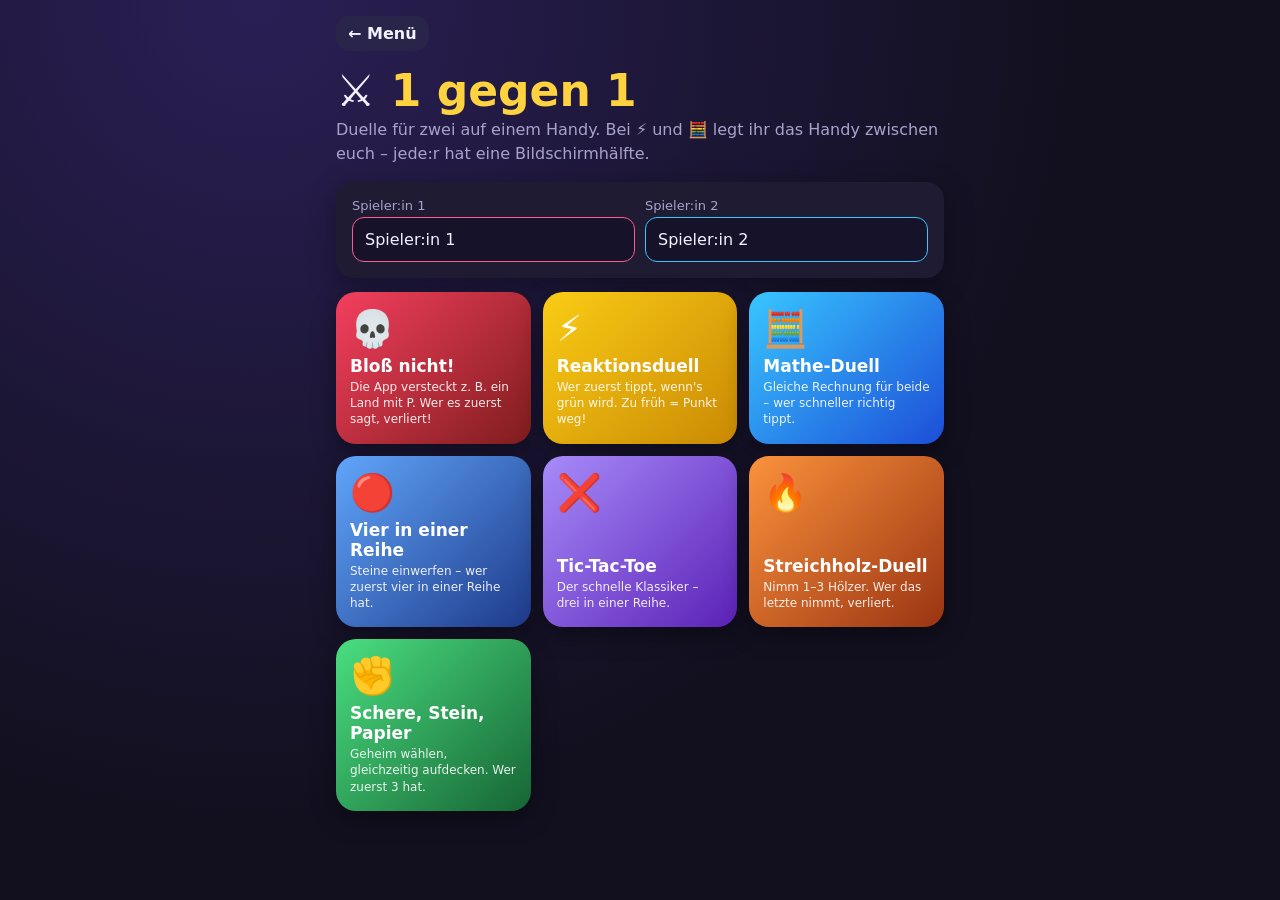
==== duo/index.html @ fb5de66e "1-gegen-1-Bereich mit 7 Duellen (u. a. Bloß nicht!), Meme- und Flop-Fußballer im Bietduell Co-Author" ====
<!doctype html>
<html lang="de">
<head>
<meta charset="utf-8">
<meta name="viewport" content="width=device-width, initial-scale=1, viewport-fit=cover, user-scalable=no">
<title>1 gegen 1</title>
<link rel="manifest" href="../manifest.webmanifest">
<meta name="theme-color" content="#12101f">
<link rel="icon" type="image/png" href="../icon-192.png">
<link rel="apple-touch-icon" href="../apple-touch-icon.png">
<meta name="apple-mobile-web-app-capable" content="yes">
<meta name="mobile-web-app-capable" content="yes">
<meta name="apple-mobile-web-app-status-bar-style" content="black-translucent">
<style>
:root{--bg:#12101f;--card:#1e1b33;--card2:#29254a;--txt:#f3f1ff;--mut:#a9a3cc;--gold:#ffd23f;--p1:#ff5d8f;--p2:#38c6ff;--ok:#4ade80;--bad:#f87171;color-scheme:dark}
*{box-sizing:border-box}
html,body{background:var(--bg)}
body{margin:0;background:radial-gradient(circle at 20% 0%,#2a1f55,var(--bg) 60%);color:var(--txt);font-family:system-ui,Segoe UI,Roboto,sans-serif;min-height:100vh;-webkit-tap-highlight-color:transparent;-webkit-user-select:none;user-select:none;touch-action:manipulation}
button{font:inherit;cursor:pointer;border:0;border-radius:14px;padding:12px 16px;background:var(--card2);color:var(--txt);font-weight:700;transition:transform .08s,filter .15s}
button:active:not(:disabled){transform:scale(.96)}
button:disabled{opacity:.35}
button:focus-visible,input:focus-visible{outline:3px solid var(--gold);outline-offset:2px}
input{font:inherit;padding:12px;border-radius:12px;border:1px solid #3c3766;background:#151229;color:var(--txt);width:100%;-webkit-user-select:text;user-select:text}
.wrap{max-width:640px;margin:0 auto;padding:max(16px,env(safe-area-inset-top)) max(16px,env(safe-area-inset-right)) max(24px,env(safe-area-inset-bottom)) max(16px,env(safe-area-inset-left))}
.top{display:flex;align-items:center;gap:10px;margin-bottom:14px}
.top h1{flex:1;margin:0;font-size:22px}
.back{padding:8px 12px}
h1.big{font-size:clamp(30px,8vw,44px);margin:6px 0 2px}
h1 span{color:var(--gold)}
.sub{color:var(--mut);margin:0 0 16px;line-height:1.5}
.box{background:var(--card);border-radius:18px;padding:16px;box-shadow:0 8px 30px #0005;margin-bottom:14px}
.names{display:grid;grid-template-columns:1fr 1fr;gap:10px}
.names label{font-size:13px;color:var(--mut);display:block;margin-bottom:4px}
#n1{border-color:var(--p1)}#n2{border-color:var(--p2)}
.games{display:grid;grid-template-columns:repeat(auto-fill,minmax(150px,1fr));gap:12px}
.tile{text-align:left;padding:16px 14px;border-radius:20px;min-height:124px;display:flex;flex-direction:column;justify-content:space-between;color:#fff;box-shadow:0 8px 24px #0006}
.tile .e{font-size:36px}.tile b{font-size:17px;display:block;margin-top:6px}
.tile small{font-weight:500;opacity:.9;font-size:12px;line-height:1.35;display:block;margin-top:3px}
.stage{display:flex;flex-direction:column;gap:14px;text-align:center}
.sc{display:flex;justify-content:center;gap:10px;align-items:center;font-weight:800;font-size:20px}
.sc .a{color:var(--p1)}.sc .b{color:var(--p2)}
.turn{font-size:22px;font-weight:800}.turn.p0{color:var(--p1)}.turn.p1{color:var(--p2)}
.note{color:var(--mut);font-size:14px;line-height:1.5}
.go{width:100%;font-size:20px;padding:16px;background:linear-gradient(135deg,var(--gold),#ff9f1c);color:#241a00}
.alt{width:100%}
.hand{font-size:22px;line-height:1.4}.hand b{display:block;font-size:30px}
.card{border-radius:24px;padding:24px 18px;box-shadow:0 14px 40px #0008;color:#fff}
.card .k{font-size:13px;letter-spacing:.08em;text-transform:uppercase;opacity:.85;font-weight:700}
.card .t{font-size:clamp(24px,7vw,34px);font-weight:900;margin-top:6px}
.chips{display:flex;flex-wrap:wrap;gap:8px;justify-content:center}
.chips button{padding:10px 12px;font-size:15px}
.chips button.used{opacity:.25;text-decoration:line-through}
.chips button.bomb{background:var(--bad);color:#fff;opacity:1;text-decoration:none}
.pick{display:flex;flex-wrap:wrap;gap:8px}
.pick button{padding:8px 12px;font-size:14px}
/* geteilter Bildschirm: obere Hälfte gedreht, damit man sich gegenüber sitzen kann */
.split{position:fixed;inset:0;display:grid;grid-template-rows:1fr auto 1fr;z-index:5;background:var(--bg)}
.half{display:flex;flex-direction:column;align-items:center;justify-content:center;gap:12px;padding:16px;text-align:center;transition:background .15s}
.half.top{transform:rotate(180deg)}
.half.p0{background:#3a1430}.half.p1{background:#10304a}
.half .big{font-size:clamp(28px,9vw,48px);font-weight:900}
.half .pts{font-size:16px;font-weight:700;opacity:.85}
.mid{display:flex;justify-content:center;gap:10px;padding:6px;background:#0d0b1a}
.mid button{padding:8px 14px;font-size:14px}
.green .half{background:#15803d!important}
.opts{display:grid;grid-template-columns:repeat(3,1fr);gap:10px;width:100%;max-width:420px}
.opts button{font-size:26px;padding:16px 0}
.board{display:grid;gap:6px;margin:0 auto;width:100%;max-width:420px}
.c4{grid-template-columns:repeat(7,1fr);background:#1d3fa8;padding:8px;border-radius:16px}
.c4 .cell{aspect-ratio:1;border-radius:50%;background:#0d0b1a;padding:0}
.c4 .cell.p0{background:var(--p1)}.c4 .cell.p1{background:var(--p2)}.c4 .cell.win{outline:4px solid var(--gold)}
.ttt{grid-template-columns:repeat(3,1fr);max-width:320px}
.ttt .cell{aspect-ratio:1;font-size:56px;font-weight:900;padding:0;background:var(--card)}
.ttt .cell.p0{color:var(--p1)}.ttt .cell.p1{color:var(--p2)}.ttt .cell.win{background:#3a3263}
.sticks{display:flex;flex-wrap:wrap;gap:8px;justify-content:center;min-height:90px;padding:8px}
.stick{width:10px;height:70px;border-radius:5px;background:linear-gradient(#ef4444 0 14px,#e8c08a 14px)}
.take{display:grid;grid-template-columns:repeat(3,1fr);gap:10px}
.take button{font-size:22px;padding:16px 0}
.rps{display:grid;grid-template-columns:repeat(3,1fr);gap:10px}
.rps button{font-size:52px;padding:18px 0}
.hidden{display:none!important}
@keyframes pop{0%{transform:scale(.4);opacity:0}70%{transform:scale(1.15)}100%{transform:scale(1)}}
.pop{animation:pop .4s ease-out}
</style>
</head>
<body>
<div class="wrap" id="app"></div>
<script src="lists.js"></script>
<script>
"use strict";
const $ = s => document.querySelector(s);
const esc = s => String(s).replace(/[&<>"']/g, c => ({ "&": "&amp;", "<": "&lt;", ">": "&gt;", '"': "&quot;", "'": "&#39;" }[c]));
const shuffle = a => { a = a.slice(); for (let i = a.length - 1; i > 0; i--) { const j = Math.floor(Math.random() * (i + 1)); [a[i], a[j]] = [a[j], a[i]]; } return a; };
const rnd = a => a[Math.floor(Math.random() * a.length)];
const store = { get(k, d) { try { const v = localStorage.getItem("pz_" + k); return v == null ? d : JSON.parse(v); } catch { return d; } },
  set(k, v) { try { localStorage.setItem("pz_" + k, JSON.stringify(v)); } catch {} } };
const view = html => { $("#app").innerHTML = html; window.scrollTo(0, 0); };
const vib = p => { try { navigator.vibrate && navigator.vibrate(p); } catch {} };
let ac; function beep(f = 880, d = .07, v = .15) { try { ac = ac || new (window.AudioContext || window.webkitAudioContext)();
  const o = ac.createOscillator(), g = ac.createGain(); o.type = "square"; o.frequency.value = f; g.gain.setValueAtTime(v, ac.currentTime);
  g.gain.exponentialRampToValueAtTime(.001, ac.currentTime + d); o.connect(g); g.connect(ac.destination); o.start(); o.stop(ac.currentTime + d); } catch {} }
let names = store.get("duo", ["Spieler:in 1", "Spieler:in 2"]);
let S = {}, timers = [];
const stop = () => { timers.forEach(clearTimeout); timers = []; };
const later = (f, ms) => timers.push(setTimeout(f, ms));
const nm = i => `<span style="color:var(--p${i + 1})">${esc(names[i])}</span>`;
const score = () => `<div class="sc"><span class="a">${esc(names[0])} ${S.sc[0]}</span><span>:</span><span class="b">${S.sc[1]} ${esc(names[1])}</span></div>`;
const bar = t => `<div class="top"><button class="back" onclick="quit()">✕</button><h1>${t}</h1></div>`;
function quit() { stop(); home(); }

const GAMES = [
  { id: "blos", n: "Bloß nicht!", e: "💀", col: "#f43f5e,#7f1d1d", d: "Die App versteckt z. B. ein Land mit P. Wer es zuerst sagt, verliert!" },
  { id: "reakt", n: "Reaktionsduell", e: "⚡", col: "#facc15,#ca8a04", d: "Wer zuerst tippt, wenn's grün wird. Zu früh = Punkt weg!" },
  { id: "mathe", n: "Mathe-Duell", e: "🧮", col: "#38c6ff,#1d4ed8", d: "Gleiche Rechnung für beide – wer schneller richtig tippt." },
  { id: "vier", n: "Vier in einer Reihe", e: "🔴", col: "#60a5fa,#1e3a8a", d: "Steine einwerfen – wer zuerst vier in einer Reihe hat." },
  { id: "ttt", n: "Tic-Tac-Toe", e: "❌", col: "#a78bfa,#5b21b6", d: "Der schnelle Klassiker – drei in einer Reihe." },
  { id: "nim", n: "Streichholz-Duell", e: "🔥", col: "#fb923c,#9a3412", d: "Nimm 1–3 Hölzer. Wer das letzte nimmt, verliert." },
  { id: "ssp", n: "Schere, Stein, Papier", e: "✊", col: "#4ade80,#166534", d: "Geheim wählen, gleichzeitig aufdecken. Wer zuerst 3 hat." },
];
const game = id => GAMES.find(g => g.id === id);

function home() {
  stop(); S = {};
  view(`<div class="top"><button class="back" onclick="location.href='../'">← Menü</button><h1></h1></div>
  <h1 class="big">⚔️ <span>1 gegen 1</span></h1>
  <p class="sub">Duelle für zwei auf einem Handy. Bei ⚡ und 🧮 legt ihr das Handy zwischen euch – jede:r hat eine Bildschirmhälfte.</p>
  <div class="box names"><div><label for="n1">Spieler:in 1</label><input id="n1" maxlength="14" value="${esc(names[0])}" onchange="saveNames()"></div>
    <div><label for="n2">Spieler:in 2</label><input id="n2" maxlength="14" value="${esc(names[1])}" onchange="saveNames()"></div></div>
  <div class="games">${GAMES.map(g => `<button class="tile" style="background:linear-gradient(135deg,${g.col})" onclick="start('${g.id}')"><span class="e">${g.e}</span><span><b>${g.n}</b><small>${g.d}</small></span></button>`).join("")}</div>`);
}
function saveNames() { if (!$("#n1")) return; names = [$("#n1").value.trim() || "Spieler:in 1", $("#n2").value.trim() || "Spieler:in 2"]; store.set("duo", names); }
function start(id) { saveNames(); S = { id, sc: [0, 0], first: 0 }; ({ blos: blosSetup, reakt: reaktStart, mathe: matheStart, vier: vierNew, ttt: tttNew, nim: nimNew, ssp: sspRound })[id](); }

/* ===== Bloß nicht! ===== */
function blosSetup() {
  view(`${bar("💀 Bloß nicht!")}<div class="stage">
    <p class="note">Die App sucht sich heimlich <b>einen</b> Begriff aus der Kategorie aus. Ihr nennt abwechselnd einen passenden Begriff und tippt ihn an. Wer den geheimen Begriff erwischt, hat verloren!</p>
    <button class="go" onclick="blosRound(rnd(BLOS))">🎲 Zufällige Kategorie</button>
    <div class="pick">${BLOS.map((c, i) => `<button onclick="blosRound(BLOS[${i}])">${c.e} ${esc(c.n)}</button>`).join("")}</div></div>`);
}
function blosRound(cat) {
  S.cat = cat; S.secret = rnd(cat.items); S.used = new Set(); S.turn = S.first; S.first = 1 - S.first; blosView();
}
function blosView(boom) {
  const c = S.cat, left = c.items.length - S.used.size;
  view(`${bar("💀 Bloß nicht!")}<div class="stage">${score()}
    <div class="card" style="background:linear-gradient(135deg,#f43f5e,#7f1d1d)"><div class="k">Kategorie</div><div class="t">${c.e} ${esc(c.n)}</div></div>
    ${boom ? `<div class="hand pop">💥 ${nm(S.turn)} hat <b>${esc(S.secret)}</b> erwischt!</div>
      <button class="go" onclick="blosRound(S.cat)">Nochmal gleiche Kategorie</button><button class="alt" onclick="blosSetup()">Andere Kategorie</button>`
    : `<div class="turn p${S.turn}">${esc(names[S.turn])} ist dran</div><p class="note">Sag einen Begriff laut und tipp ihn an. Noch ${left} übrig – einer davon ist die Falle.</p>`}
    <div class="chips">${c.items.map((w, i) => `<button class="${S.used.has(w) ? "used" : ""}${boom && w === S.secret ? " bomb" : ""}" ${boom || S.used.has(w) ? "disabled" : ""} onclick="blosTap(${i})">${esc(w)}</button>`).join("")}</div></div>`);
}
function blosTap(i) {
  const w = S.cat.items[i];
  if (w === S.secret) { S.sc[1 - S.turn]++; vib([300, 80, 300]); beep(140, .5, .25); return blosView(true); }
  S.used.add(w); beep(900, .05); S.turn = 1 - S.turn; blosView();
}

/* ===== geteilter Bildschirm ===== */
function split(top, bottom, midHtml = "") {
  view(`<div class="split" id="sp"><div class="half top p0" id="h0">${top}</div><div class="mid">${midHtml}<button onclick="quit()">✕ Beenden</button></div><div class="half p1" id="h1">${bottom}</div></div>`);
}
const GOAL = 5;

/* ===== Reaktionsduell ===== */
function reaktStart() { S.r = 0; reaktReady(); }
function reaktReady(msg = ["", ""]) {
  stop();
  if (Math.max(...S.sc) >= GOAL) return duoWin("reaktStart()");
  const half = i => `<div class="big">${msg[i] || "Daumen bereit!"}</div><div class="pts">${esc(names[i])}: ${S.sc[i]} / ${GOAL}</div><div class="note">Tippen, sobald es GRÜN wird</div>`;
  split(half(0), half(1));
  S.state = "wait";
  ["h0", "h1"].forEach((id, i) => $("#" + id).onpointerdown = () => reaktTap(i));
  later(() => { if (S.state !== "wait") return; S.state = "go"; $("#sp").classList.add("green"); document.querySelectorAll(".half .big").forEach(b => b.textContent = "JETZT!"); beep(1200, .12); },
    1500 + Math.random() * 3500);
}
function reaktTap(i) {
  if (S.state === "wait") { S.state = "done"; S.sc[1 - i]++; vib(200); later(() => reaktReady(i ? ["Glück gehabt 😏", "Zu früh! ❌"] : ["Zu früh! ❌", "Glück gehabt 😏"]), 50); }
  else if (S.state === "go") { S.state = "done"; S.sc[i]++; beep(1500, .1); later(() => reaktReady(i ? ["Zu langsam 🐢", "Punkt! ⚡"] : ["Punkt! ⚡", "Zu langsam 🐢"]), 50); }
}

/* ===== Mathe-Duell ===== */
function matheStart() { S.lock = [false, false]; matheTask(); }
function makeTask() {
  const k = Math.floor(Math.random() * 4); let a, b, r, op;
  if (k === 0) { a = 5 + Math.floor(Math.random() * 60); b = 5 + Math.floor(Math.random() * 40); r = a + b; op = "+"; }
  if (k === 1) { a = 20 + Math.floor(Math.random() * 70); b = 2 + Math.floor(Math.random() * (a - 2)); r = a - b; op = "−"; }
  if (k === 2) { a = 2 + Math.floor(Math.random() * 11); b = 2 + Math.floor(Math.random() * 11); r = a * b; op = "×"; }
  if (k === 3) { b = 2 + Math.floor(Math.random() * 10); r = 2 + Math.floor(Math.random() * 11); a = b * r; op = "÷"; }
  const wrong = new Set(); while (wrong.size < 2) { const d = rnd([-10, -2, -1, 1, 2, 10, 3, -3]); if (r + d > 0 && r + d !== r) wrong.add(r + d); }
  return { q: `${a} ${op} ${b}`, r, o: [r, ...wrong] };
}
function matheTask(msg = ["", ""]) {
  if (Math.max(...S.sc) >= 7) return duoWin("matheStart()", 7);
  S.t = makeTask(); S.lock = [false, false]; S.state = "go";
  const half = i => `<div class="pts">${esc(names[i])}: ${S.sc[i]} / 7 ${msg[i] || ""}</div><div class="big">${S.t.q} = ?</div>
    <div class="opts">${shuffle(S.t.o).map(v => `<button onpointerdown="matheTap(${i},${v},this)">${v}</button>`).join("")}</div>`;
  split(half(0), half(1));
}
function matheTap(i, v, el) {
  if (S.state !== "go" || S.lock[i]) return;
  if (v === S.t.r) { S.state = "done"; S.sc[i]++; beep(1300, .08); el.style.background = "var(--ok)"; later(() => matheTask(i ? ["", "✅"] : ["✅", ""]), 450); }
  else { S.lock[i] = true; el.style.background = "var(--bad)"; beep(200, .15); vib(120);
    if (S.lock[0] && S.lock[1]) { S.state = "done"; later(() => matheTask(), 600); } }
}

function duoWin(again, goal = GOAL) {
  stop(); const w = S.sc[0] > S.sc[1] ? 0 : 1;
  view(`${bar(game(S.id).e + " " + game(S.id).n)}<div class="stage"><div style="font-size:80px" class="pop">🏆</div>
    <div class="hand">${nm(w)} gewinnt!</div>${score()}
    <button class="go" onclick="S.sc=[0,0];${again}">Revanche</button><button class="alt" onclick="home()">Anderes Duell</button></div>`);
}

/* ===== Vier in einer Reihe ===== */
function vierNew() { S.b = Array.from({ length: 6 }, () => Array(7).fill(-1)); S.turn = S.first; S.first = 1 - S.first; S.over = false; S.win = []; vierView(); }
function vierView(msg) {
  view(`${bar("🔴 Vier in einer Reihe")}<div class="stage">${score()}
    <div class="turn p${S.turn}">${msg || esc(names[S.turn]) + " ist dran " + (S.turn ? "🔵" : "🔴")}</div>
    <div class="board c4">${S.b.map((row, r) => row.map((v, c) => `<button class="cell ${v >= 0 ? "p" + v : ""} ${S.win.some(([a, b]) => a === r && b === c) ? "win" : ""}" aria-label="Spalte ${c + 1}" onclick="vierDrop(${c})"></button>`).join("")).join("")}</div>
    ${S.over ? `<button class="go" onclick="vierNew()">Nächste Runde</button>` : `<p class="note">Tipp in eine Spalte, um einen Stein einzuwerfen.</p>`}</div>`);
}
function vierDrop(c) {
  if (S.over) return; let r = 5; while (r >= 0 && S.b[r][c] >= 0) r--; if (r < 0) return;
  S.b[r][c] = S.turn; beep(500 + r * 60, .05);
  const line = vierCheck(r, c);
  if (line) { S.over = true; S.win = line; S.sc[S.turn]++; vib(200); return vierView("🏆 " + esc(names[S.turn]) + " gewinnt die Runde!"); }
  if (S.b[0].every(v => v >= 0)) { S.over = true; return vierView("Unentschieden – Brett voll!"); }
  S.turn = 1 - S.turn; vierView();
}
function vierCheck(r, c) {
  const p = S.b[r][c];
  for (const [dr, dc] of [[0, 1], [1, 0], [1, 1], [1, -1]]) {
    const cells = [[r, c]];
    for (const s of [1, -1]) { let rr = r + dr * s, cc = c + dc * s; while (rr >= 0 && rr < 6 && cc >= 0 && cc < 7 && S.b[rr][cc] === p) { cells.push([rr, cc]); rr += dr * s; cc += dc * s; } }
    if (cells.length >= 4) return cells;
  }
  return null;
}

/* ===== Tic-Tac-Toe ===== */
function tttNew() { S.b = Array(9).fill(-1); S.turn = S.first; S.first = 1 - S.first; S.over = false; S.win = []; tttView(); }
const SYM = ["✕", "◯"];
function tttView(msg) {
  view(`${bar("❌ Tic-Tac-Toe")}<div class="stage">${score()}
    <div class="turn p${S.turn}">${msg || esc(names[S.turn]) + " (" + SYM[S.turn] + ") ist dran"}</div>
    <div class="board ttt">${S.b.map((v, i) => `<button class="cell ${v >= 0 ? "p" + v : ""} ${S.win.includes(i) ? "win" : ""}" aria-label="Feld ${i + 1}" onclick="tttSet(${i})">${v >= 0 ? SYM[v] : ""}</button>`).join("")}</div>
    ${S.over ? `<button class="go" onclick="tttNew()">Nächste Runde</button>` : ""}</div>`);
}
function tttSet(i) {
  if (S.over || S.b[i] >= 0) return; S.b[i] = S.turn; beep(700, .05);
  for (const l of [[0, 1, 2], [3, 4, 5], [6, 7, 8], [0, 3, 6], [1, 4, 7], [2, 5, 8], [0, 4, 8], [2, 4, 6]])
    if (l.every(k => S.b[k] === S.turn)) { S.over = true; S.win = l; S.sc[S.turn]++; return tttView("🏆 " + esc(names[S.turn]) + " gewinnt die Runde!"); }
  if (S.b.every(v => v >= 0)) { S.over = true; return tttView("Unentschieden!"); }
  S.turn = 1 - S.turn; tttView();
}

/* ===== Streichholz-Duell ===== */
function nimNew() { S.n = 21; S.turn = S.first; S.first = 1 - S.first; S.over = false; nimView(); }
function nimView(msg) {
  view(`${bar("🔥 Streichholz-Duell")}<div class="stage">${score()}
    <div class="turn p${S.turn}">${msg || esc(names[S.turn]) + " ist dran"}</div>
    <div class="box"><div class="sticks">${'<div class="stick"></div>'.repeat(S.n)}</div><div class="note">${S.n} Hölzer übrig</div></div>
    ${S.over ? `<button class="go" onclick="nimNew()">Nächste Runde</button>` : `<div class="take">${[1, 2, 3].map(k => `<button ${k > S.n ? "disabled" : ""} onclick="nimTake(${k})">−${k}</button>`).join("")}</div>
    <p class="note">Wer das letzte Holz nehmen muss, verliert. Tipp: Es gibt einen Trick, mit dem man fast immer gewinnt …</p>`}</div>`);
}
function nimTake(k) {
  S.n -= k; beep(600, .05);
  if (S.n <= 0) { S.over = true; S.sc[1 - S.turn]++; vib(200); return nimView("🔥 " + esc(names[S.turn]) + " hat das letzte Holz – " + esc(names[1 - S.turn]) + " gewinnt!"); }
  S.turn = 1 - S.turn; nimView();
}

/* ===== Schere, Stein, Papier ===== */
const RPS = ["✌️", "✊", "✋"], RPSN = ["Schere", "Stein", "Papier"];
function sspRound() {
  if (Math.max(...S.sc) >= 3) return duoWin("sspRound()", 3);
  S.pick = []; sspAsk(0);
}
function sspAsk(i) {
  view(`${bar("✊ Schere, Stein, Papier")}<div class="stage">${score()}
    <div class="hand">📱 Nur ${nm(i)} schaut!<b>Wähl geheim:</b></div>
    <div class="rps">${RPS.map((e, k) => `<button aria-label="${RPSN[k]}" onclick="sspPick(${i},${k})">${e}</button>`).join("")}</div>
    <p class="note">Danach das Handy an ${esc(names[1 - i])} geben.</p></div>`);
}
function sspPick(i, k) {
  S.pick[i] = k; beep(800, .04);
  if (i === 0) return view(`${bar("✊ Schere, Stein, Papier")}<div class="stage"><div class="hand">✅ Gespeichert!<br>Gib das Handy an<b>${nm(1)}</b></div><button class="go" onclick="sspAsk(1)">Ich bin bereit</button></div>`);
  const [a, b] = S.pick, d = (a - b + 3) % 3; // 1 = Spieler 1 gewinnt (Stein>Schere, Papier>Stein, Schere>Papier)
  let msg = "Unentschieden – nochmal!";
  if (d === 1) { S.sc[0]++; msg = nm(0) + " gewinnt die Runde!"; } else if (d === 2) { S.sc[1]++; msg = nm(1) + " gewinnt die Runde!"; }
  view(`${bar("✊ Schere, Stein, Papier")}<div class="stage">${score()}
    <div style="display:flex;justify-content:space-around;font-size:80px" class="pop"><span>${RPS[a]}</span><span>${RPS[b]}</span></div>
    <div style="display:flex;justify-content:space-around">${nm(0)}${nm(1)}</div><div class="hand">${msg}</div>
    <button class="go" onclick="sspRound()">Weiter</button></div>`);
}

home();
</script>
</body>
</html>
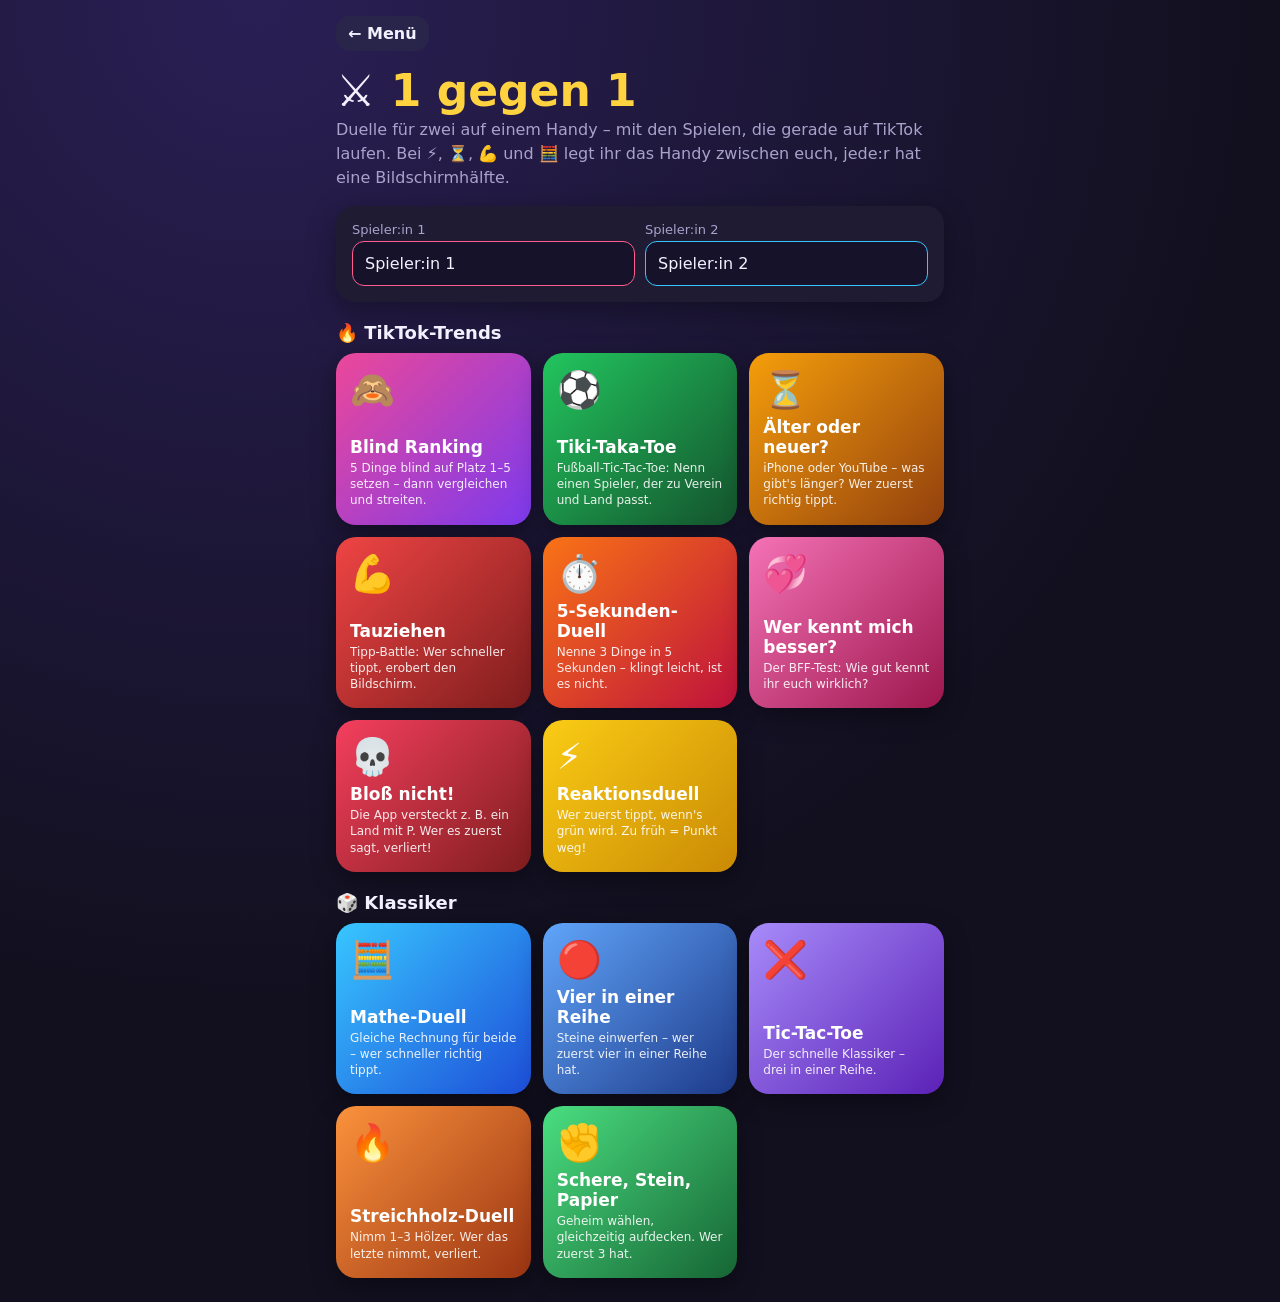
==== commit db487b4b: "1 gegen 1: sechs TikTok-Trendspiele (Blind Ranking, Tiki-Taka-Toe, Älter oder neuer, Tauziehen, 5-Se" ====
--- a/duo/index.html
+++ b/duo/index.html
@@ -79,6 +79,23 @@
 .rps{display:grid;grid-template-columns:repeat(3,1fr);gap:10px}
 .rps button{font-size:52px;padding:18px 0}
 .hidden{display:none!important}
+.sec{font-size:18px;margin:20px 0 10px}
+.ranks{display:grid;gap:8px}.rk{display:flex;gap:12px;align-items:center;text-align:left;font-size:17px;padding:12px 14px}
+.rk span{background:var(--gold);color:#241a00;border-radius:8px;width:30px;height:30px;display:grid;place-items:center;flex:none}
+.rk:disabled{opacity:.55}
+table.cmp{width:100%;border-collapse:separate;border-spacing:0 6px;font-weight:600}.cmp th{font-size:14px;text-align:left;padding:0 10px}
+.cmp td{padding:10px;background:var(--card2);text-align:left}.cmp td:first-child{border-radius:10px 0 0 10px;width:40px;color:var(--gold)}.cmp td:last-child{border-radius:0 10px 10px 0}
+.cmp tr.eq td{background:#3a3263}
+.two{display:grid;grid-template-columns:1fr 1fr;gap:10px;width:100%;max-width:440px}.two button{font-size:18px;padding:18px 8px;min-height:90px}
+.tk{display:grid;grid-template-columns:.9fr 1fr 1fr 1fr;gap:6px}
+.tk .hd{font-size:12px;font-weight:700;display:flex;align-items:center;justify-content:center;text-align:center;padding:4px;background:var(--card);border-radius:10px;min-height:44px}
+.tk .cell{aspect-ratio:1;padding:4px;display:flex;flex-direction:column;align-items:center;justify-content:center;background:var(--card2);font-size:22px;color:var(--mut)}
+.tk .cell b{font-size:34px}.tk .cell small{font-size:10px;font-weight:600;line-height:1.1}
+.tk .cell.p0{color:var(--p1)}.tk .cell.p1{color:var(--p2)}.tk .cell.win{background:#3a3263}.tk .cell:disabled{opacity:1}
+.btns2{display:flex;gap:10px}.btns2>*{flex:1;padding:16px;font-size:18px}.yes{background:#15803d}.no{background:#b91c1c}
+.timer{font-size:64px;font-weight:900;font-variant-numeric:tabular-nums}
+.t2{font-size:22px;font-weight:800;margin-top:4px}
+
 @keyframes pop{0%{transform:scale(.4);opacity:0}70%{transform:scale(1.15)}100%{transform:scale(1)}}
 .pop{animation:pop .4s ease-out}
 </style>
@@ -86,6 +103,7 @@
 <body>
 <div class="wrap" id="app"></div>
 <script src="lists.js"></script>
+<script src="tiktok.js"></script>
 <script>
 "use strict";
 const $ = s => document.querySelector(s);
@@ -109,8 +127,14 @@
 function quit() { stop(); home(); }
 
 const GAMES = [
-  { id: "blos", n: "Bloß nicht!", e: "💀", col: "#f43f5e,#7f1d1d", d: "Die App versteckt z. B. ein Land mit P. Wer es zuerst sagt, verliert!" },
-  { id: "reakt", n: "Reaktionsduell", e: "⚡", col: "#facc15,#ca8a04", d: "Wer zuerst tippt, wenn's grün wird. Zu früh = Punkt weg!" },
+  { id: "blind", tt: 1, n: "Blind Ranking", e: "🙈", col: "#ec4899,#7c3aed", d: "5 Dinge blind auf Platz 1–5 setzen – dann vergleichen und streiten." },
+  { id: "tiki", tt: 1, n: "Tiki-Taka-Toe", e: "⚽", col: "#22c55e,#14532d", d: "Fußball-Tic-Tac-Toe: Nenn einen Spieler, der zu Verein und Land passt." },
+  { id: "old", tt: 1, n: "Älter oder neuer?", e: "⏳", col: "#f59e0b,#92400e", d: "iPhone oder YouTube – was gibt's länger? Wer zuerst richtig tippt." },
+  { id: "tug", tt: 1, n: "Tauziehen", e: "💪", col: "#ef4444,#7f1d1d", d: "Tipp-Battle: Wer schneller tippt, erobert den Bildschirm." },
+  { id: "five", tt: 1, n: "5-Sekunden-Duell", e: "⏱️", col: "#f97316,#be123c", d: "Nenne 3 Dinge in 5 Sekunden – klingt leicht, ist es nicht." },
+  { id: "kenn", tt: 1, n: "Wer kennt mich besser?", e: "💞", col: "#f472b6,#9d174d", d: "Der BFF-Test: Wie gut kennt ihr euch wirklich?" },
+  { id: "blos", tt: 1, n: "Bloß nicht!", e: "💀", col: "#f43f5e,#7f1d1d", d: "Die App versteckt z. B. ein Land mit P. Wer es zuerst sagt, verliert!" },
+  { id: "reakt", tt: 1, n: "Reaktionsduell", e: "⚡", col: "#facc15,#ca8a04", d: "Wer zuerst tippt, wenn's grün wird. Zu früh = Punkt weg!" },
   { id: "mathe", n: "Mathe-Duell", e: "🧮", col: "#38c6ff,#1d4ed8", d: "Gleiche Rechnung für beide – wer schneller richtig tippt." },
   { id: "vier", n: "Vier in einer Reihe", e: "🔴", col: "#60a5fa,#1e3a8a", d: "Steine einwerfen – wer zuerst vier in einer Reihe hat." },
   { id: "ttt", n: "Tic-Tac-Toe", e: "❌", col: "#a78bfa,#5b21b6", d: "Der schnelle Klassiker – drei in einer Reihe." },
@@ -123,13 +147,14 @@
   stop(); S = {};
   view(`<div class="top"><button class="back" onclick="location.href='../'">← Menü</button><h1></h1></div>
   <h1 class="big">⚔️ <span>1 gegen 1</span></h1>
-  <p class="sub">Duelle für zwei auf einem Handy. Bei ⚡ und 🧮 legt ihr das Handy zwischen euch – jede:r hat eine Bildschirmhälfte.</p>
+  <p class="sub">Duelle für zwei auf einem Handy – mit den Spielen, die gerade auf TikTok laufen. Bei ⚡, ⏳, 💪 und 🧮 legt ihr das Handy zwischen euch, jede:r hat eine Bildschirmhälfte.</p>
   <div class="box names"><div><label for="n1">Spieler:in 1</label><input id="n1" maxlength="14" value="${esc(names[0])}" onchange="saveNames()"></div>
     <div><label for="n2">Spieler:in 2</label><input id="n2" maxlength="14" value="${esc(names[1])}" onchange="saveNames()"></div></div>
-  <div class="games">${GAMES.map(g => `<button class="tile" style="background:linear-gradient(135deg,${g.col})" onclick="start('${g.id}')"><span class="e">${g.e}</span><span><b>${g.n}</b><small>${g.d}</small></span></button>`).join("")}</div>`);
+  <h2 class="sec">🔥 TikTok-Trends</h2><div class="games">${GAMES.filter(g => g.tt).map(g => `<button class="tile" style="background:linear-gradient(135deg,${g.col})" onclick="start('${g.id}')"><span class="e">${g.e}</span><span><b>${g.n}</b><small>${g.d}</small></span></button>`).join("")}</div>
+  <h2 class="sec">🎲 Klassiker</h2><div class="games">${GAMES.filter(g => !g.tt).map(g => `<button class="tile" style="background:linear-gradient(135deg,${g.col})" onclick="start('${g.id}')"><span class="e">${g.e}</span><span><b>${g.n}</b><small>${g.d}</small></span></button>`).join("")}</div>`);
 }
 function saveNames() { if (!$("#n1")) return; names = [$("#n1").value.trim() || "Spieler:in 1", $("#n2").value.trim() || "Spieler:in 2"]; store.set("duo", names); }
-function start(id) { saveNames(); S = { id, sc: [0, 0], first: 0 }; ({ blos: blosSetup, reakt: reaktStart, mathe: matheStart, vier: vierNew, ttt: tttNew, nim: nimNew, ssp: sspRound })[id](); }
+function start(id) { stop(); saveNames(); S = { id, sc: [0, 0], first: 0 }; ({ blind: blindSetup, tiki: tikiStart, old: oldStart, tug: tugStart, five: fiveStart, kenn: kennStart, blos: blosSetup, reakt: reaktStart, mathe: matheStart, vier: vierNew, ttt: tttNew, nim: nimNew, ssp: sspRound })[id](); }
 
 /* ===== Bloß nicht! ===== */
 function blosSetup() {
@@ -205,9 +230,9 @@
 }
 
 function duoWin(again, goal = GOAL) {
-  stop(); const w = S.sc[0] > S.sc[1] ? 0 : 1;
+  stop(); const w = S.sc[0] > S.sc[1] ? 0 : S.sc[1] > S.sc[0] ? 1 : -1;
   view(`${bar(game(S.id).e + " " + game(S.id).n)}<div class="stage"><div style="font-size:80px" class="pop">🏆</div>
-    <div class="hand">${nm(w)} gewinnt!</div>${score()}
+    <div class="hand">${w < 0 ? "Unentschieden – ihr seid gleich gut! 🤝" : nm(w) + " gewinnt!"}</div>${score()}
     <button class="go" onclick="S.sc=[0,0];${again}">Revanche</button><button class="alt" onclick="home()">Anderes Duell</button></div>`);
 }
 
@@ -293,6 +318,151 @@
     <button class="go" onclick="sspRound()">Weiter</button></div>`);
 }
 
+/* ===== TikTok-Trend: Blind Ranking ===== */
+function blindSetup() {
+  view(`${bar("🙈 Blind Ranking")}<div class="stage">
+    <p class="note">5 Dinge kommen nacheinander. Setz jedes sofort auf Platz 1–5, ohne zu wissen, was noch kommt! Danach rankt die andere Person dieselben Dinge, und ihr vergleicht.</p>
+    <button class="go" onclick="blindStart(rnd(BLIND))">🎲 Zufällige Kategorie</button>
+    <div class="pick">${BLIND.map((c, i) => `<button onclick="blindStart(BLIND[${i}])">${c.e} ${esc(c.n)}</button>`).join("")}</div></div>`);
+}
+function blindStart(cat) { S.cat = cat; S.seq = shuffle(cat.items).slice(0, 5); S.rank = [Array(5).fill(null), Array(5).fill(null)]; S.p = S.first; S.first = 1 - S.first; S.k = 0; S.done = 0; blindHand(); }
+function blindHand() {
+  view(`${bar("🙈 Blind Ranking")}<div class="stage"><div class="hand">📱 Jetzt rankt ${nm(S.p)}<b>${S.cat.e} ${esc(S.cat.n)}</b></div>
+    <p class="note">Nicht spicken, ${esc(names[1 - S.p])}! 🙈</p><button class="go" onclick="blindView()">Los</button></div>`);
+}
+function blindView() {
+  const it = S.seq[S.k], r = S.rank[S.p];
+  view(`${bar("🙈 Blind Ranking")}<div class="stage"><div class="turn p${S.p}">${esc(names[S.p])} rankt · ${S.k + 1}/5</div>
+    <div class="card" style="background:linear-gradient(135deg,#ec4899,#7c3aed)"><div class="k">${S.cat.e} ${esc(S.cat.n)}</div><div class="t pop">${esc(it)}</div></div>
+    <div class="ranks">${r.map((v, i) => `<button class="rk" ${v != null ? "disabled" : ""} onclick="blindPut(${i})"><span>${i + 1}</span>${v != null ? esc(S.seq[v]) : "frei"}</button>`).join("")}</div></div>`);
+}
+function blindPut(i) {
+  S.rank[S.p][i] = S.k; beep(800, .05); S.k++;
+  if (S.k < 5) return blindView();
+  S.done++; if (S.done < 2) { S.p = 1 - S.p; S.k = 0; return blindHand(); }
+  const same = [0, 1, 2, 3, 4].filter(i => S.rank[0][i] === S.rank[1][i]).length;
+  view(`${bar("🙈 Blind Ranking")}<div class="stage"><div class="hand">${S.cat.e} ${esc(S.cat.n)}<b>${same} von 5 gleich ${same >= 3 ? "🤝" : same ? "🤔" : "💥"}</b></div>
+    <table class="cmp"><tr><th>#</th><th style="color:var(--p1)">${esc(names[0])}</th><th style="color:var(--p2)">${esc(names[1])}</th></tr>
+    ${[0, 1, 2, 3, 4].map(i => `<tr class="${S.rank[0][i] === S.rank[1][i] ? "eq" : ""}"><td>${i + 1}</td><td>${esc(S.seq[S.rank[0][i]])}</td><td>${esc(S.seq[S.rank[1][i]])}</td></tr>`).join("")}</table>
+    <p class="note">Jetzt verteidigt eure Rankings! 😤</p>
+    <button class="go" onclick="blindStart(rnd(BLIND))">Nächste Runde</button><button class="alt" onclick="blindSetup()">Kategorie wählen</button></div>`);
+}
+
+/* ===== TikTok-Trend: Älter oder neuer? (Higher or Lower) ===== */
+function oldStart() { oldTask(); }
+function oldTask(info) {
+  if (Math.max(...S.sc) >= 7) return duoWin("oldStart()");
+  let a, b; do { a = rnd(YEARS); b = rnd(YEARS); } while (a[1] === b[1]);
+  S.t = { a, b }; S.lock = [false, false]; S.state = "go";
+  const half = i => `<div class="pts">${esc(names[i])}: ${S.sc[i]} / 7</div>${info ? `<div class="note">${info}</div>` : ""}<div class="big" style="font-size:24px">Was gibt's schon länger?</div>
+    <div class="two">${[a, b].map((x, k) => `<button onpointerdown="oldTap(${i},${k},this)">${esc(x[0])}</button>`).join("")}</div>`;
+  split(half(0), half(1));
+}
+function oldTap(i, k, el) {
+  if (S.state !== "go" || S.lock[i]) return;
+  const { a, b } = S.t, ok = k === 0 ? a[1] < b[1] : b[1] < a[1], info = `${esc(a[0])}: ${a[1]} · ${esc(b[0])}: ${b[1]}`;
+  if (ok) { S.state = "done"; S.sc[i]++; el.style.background = "var(--ok)"; beep(1300, .08); later(() => oldTask(info), 900); }
+  else { S.lock[i] = true; el.style.background = "var(--bad)"; beep(200, .15); vib(120); if (S.lock[0] && S.lock[1]) { S.state = "done"; later(() => oldTask(info), 900); } }
+}
+
+/* ===== TikTok-Trend: Tiki-Taka-Toe (Fußball-Tic-Tac-Toe) ===== */
+function tikiStart() { S.rows = shuffle(TTT_CLUBS).slice(0, 3); S.cols = shuffle(TTT_NATIONS).slice(0, 3); S.b = Array(9).fill(-1); S.pn = Array(9).fill(""); S.turn = S.first; S.first = 1 - S.first; S.over = false; S.win = []; tikiView(); }
+function tikiView(msg) {
+  view(`${bar("⚽ Tiki-Taka-Toe")}<div class="stage">${score()}
+    <div class="turn p${S.turn}">${msg || esc(names[S.turn]) + " (" + SYM[S.turn] + ") ist dran"}</div>
+    <div class="tk"><div></div>${S.cols.map(c => `<div class="hd">${esc(c)}</div>`).join("")}
+    ${S.rows.map((r, ri) => `<div class="hd">${esc(r)}</div>` + [0, 1, 2].map(ci => { const i = ri * 3 + ci, v = S.b[i];
+      return `<button class="cell ${v >= 0 ? "p" + v : ""} ${S.win.includes(i) ? "win" : ""}" ${v >= 0 || S.over ? "disabled" : ""} onclick="tikiPick(${i})">${v >= 0 ? `<b>${SYM[v]}</b><small>${esc(S.pn[i])}</small>` : "?"}</button>`; }).join("")).join("")}</div>
+    ${S.over ? `<button class="go" onclick="tikiStart()">Neues Brett</button>` : `<p class="note">Tipp ein Feld und nenn einen Spieler, der für den Verein gespielt hat <b>und</b> aus dem Land kommt. ${esc(names[1 - S.turn])} entscheidet, ob's stimmt.</p>
+      <button class="alt" onclick="S.turn=1-S.turn;tikiView()">Mir fällt keiner ein – weitergeben</button>`}</div>`);
+}
+function tikiPick(i) {
+  view(`${bar("⚽ Tiki-Taka-Toe")}<div class="stage"><div class="turn p${S.turn}">${esc(names[S.turn])}, nenn einen Spieler:</div>
+    <div class="card" style="background:linear-gradient(135deg,#16a34a,#14532d)"><div class="t">${esc(S.rows[Math.floor(i / 3)])}<br>✕<br>${esc(S.cols[i % 3])}</div></div>
+    <input id="pn" placeholder="Name eintippen (optional)" maxlength="30" autocomplete="off">
+    <p class="note">${nm(1 - S.turn)}: Stimmt die Antwort?</p>
+    <div class="btns2"><button class="no" onclick="tikiJudge(${i},false)">✗ Falsch</button><button class="yes" onclick="tikiJudge(${i},true)">✓ Stimmt</button></div>
+    <button class="alt" onclick="tikiView()">Anderes Feld wählen</button></div>`);
+}
+function tikiJudge(i, ok) {
+  if (ok) {
+    S.b[i] = S.turn; S.pn[i] = ($("#pn").value || "").trim(); beep(1000, .08);
+    for (const l of [[0, 1, 2], [3, 4, 5], [6, 7, 8], [0, 3, 6], [1, 4, 7], [2, 5, 8], [0, 4, 8], [2, 4, 6]])
+      if (l.every(k => S.b[k] === S.turn)) { S.over = true; S.win = l; S.sc[S.turn]++; vib(200); return tikiView("🏆 " + esc(names[S.turn]) + " gewinnt!"); }
+    if (S.b.every(v => v >= 0)) { S.over = true; return tikiView("Unentschieden!"); }
+  } else beep(200, .15);
+  S.turn = 1 - S.turn; tikiView(ok ? "" : "❌ Zählt nicht! Jetzt ist " + esc(names[S.turn]) + " dran");
+}
+
+/* ===== TikTok-Trend: Tauziehen (Tipp-Battle) ===== */
+const TUG = 30;
+function tugStart() {
+  if (Math.max(...S.sc) >= 3) return duoWin("tugStart()");
+  S.pos = 0; S.state = "count";
+  const half = i => `<div class="pts">${esc(names[i])} · ${S.sc[i]} / 3</div><div class="big">Bereit …</div><div class="note">So schnell tippen wie möglich – erobere den Bildschirm!</div>`;
+  split(half(0), half(1));
+  ["h0", "h1"].forEach((id, i) => $("#" + id).onpointerdown = e => { e.preventDefault(); tugTap(i); });
+  let n = 3; const tick = () => { document.querySelectorAll(".half .big").forEach(b => b.textContent = n > 0 ? n : "TIPP! 💪"); beep(n > 0 ? 600 : 1200, .1);
+    if (n === 0) { S.state = "go"; return; } n--; later(tick, 700); };
+  later(tick, 400);
+}
+function tugTap(i) {
+  if (S.state !== "go") return;
+  S.pos += i === 0 ? -1 : 1;
+  const f = 50 + (S.pos / TUG) * 42; $("#sp").style.gridTemplateRows = `${100 - f}fr auto ${f}fr`;
+  if (Math.abs(S.pos) >= TUG) {
+    S.state = "done"; const w = S.pos < 0 ? 0 : 1; S.sc[w]++; vib(300); beep(1500, .2);
+    document.querySelectorAll(".half .big").forEach((b, j) => b.textContent = j === w ? "GEWONNEN 🏆" : "Verloren 😵");
+    later(tugStart, 1600);
+  }
+}
+
+/* ===== TikTok-Trend: 5-Sekunden-Duell ===== */
+function fiveStart() { S.deck = shuffle(FIVE); S.di = 0; S.turn = S.first; S.first = 1 - S.first; fiveReady(); }
+function fiveReady() {
+  if (Math.max(...S.sc) >= 5) return duoWin("fiveStart()");
+  view(`${bar("⏱️ 5-Sekunden-Duell")}<div class="stage">${score()}<div class="hand">${nm(S.turn)} ist dran<b>Bereit?</b></div>
+    <p class="note">Gleich kommt eine Aufgabe. Du hast 5 Sekunden für 3 Antworten – laut sagen! ${esc(names[1 - S.turn])} passt auf. Wer zuerst 5 Punkte hat, gewinnt.</p>
+    <button class="go" onclick="fiveGo()">Aufdecken ⏱️</button></div>`);
+}
+function fiveGo() {
+  const t = S.deck[S.di++ % S.deck.length]; let left = 5;
+  view(`${bar("⏱️ 5-Sekunden-Duell")}<div class="stage"><div class="timer" id="tm">5</div>
+    <div class="card" style="background:linear-gradient(135deg,#f97316,#be123c)"><div class="k">Nenne</div><div class="t">${esc(t)}</div></div><div id="judge"></div></div>`);
+  const tick = () => { left--; const el = $("#tm"); if (!el) return; el.textContent = left;
+    if (left > 0) { beep(700, .06); later(tick, 1000); return; }
+    beep(250, .5, .2); vib(300); el.textContent = "⏰";
+    $("#judge").innerHTML = `<p class="note">${nm(1 - S.turn)}: Hat ${esc(names[S.turn])} 3 richtige genannt?</p>
+      <div class="btns2"><button class="no" onclick="fiveJudge(false)">✗ Nein</button><button class="yes" onclick="fiveJudge(true)">✓ Ja</button></div>`; };
+  later(tick, 1000);
+}
+function fiveJudge(ok) { if (ok) S.sc[S.turn]++; S.turn = 1 - S.turn; fiveReady(); }
+
+/* ===== TikTok-Trend: Wer kennt mich besser? ===== */
+function kennStart() { S.deck = shuffle(KENN); S.di = 0; S.star = S.first; S.first = 1 - S.first; S.q = 0; kennAsk(); }
+function kennAsk() {
+  if (S.q >= 10) return duoWin("kennStart()");
+  S.cur = S.deck[S.di++ % S.deck.length];
+  view(`${bar("💞 Wer kennt mich besser?")}<div class="stage">${score()}<div class="hand">📱 Nur ${nm(S.star)} schaut!<b>Frage ${S.q + 1} von 10</b></div>
+    <div class="card" style="background:linear-gradient(135deg,#f472b6,#9d174d)"><div class="t" style="font-size:24px">${esc(S.cur)}</div></div>
+    <form onsubmit="kennSave();return false"><input id="ans" placeholder="Deine ehrliche Antwort" maxlength="60" autocomplete="off"><button class="go" style="margin-top:10px">Geheim speichern</button></form></div>`);
+}
+function kennSave() {
+  S.ans = $("#ans").value.trim() || "(keine Antwort)";
+  view(`${bar("💞 Wer kennt mich besser?")}<div class="stage"><div class="hand">Gib das Handy an<b>${nm(1 - S.star)}</b></div>
+    <div class="card" style="background:linear-gradient(135deg,#f472b6,#9d174d)"><div class="k">Was hat ${esc(names[S.star])} geantwortet?</div><div class="t" style="font-size:22px">„${esc(S.cur)}“</div></div>
+    <form onsubmit="kennReveal();return false"><input id="gs" placeholder="Dein Tipp" maxlength="60" autocomplete="off"><button class="go" style="margin-top:10px">Aufdecken</button></form></div>`);
+}
+function kennReveal() {
+  const gs = $("#gs").value.trim() || "(kein Tipp)";
+  view(`${bar("💞 Wer kennt mich besser?")}<div class="stage"><div class="note">${esc(S.cur)}</div>
+    <div class="box"><div class="note">${nm(S.star)} hat geantwortet:</div><div class="t2">${esc(S.ans)}</div></div>
+    <div class="box"><div class="note">Tipp von ${nm(1 - S.star)}:</div><div class="t2">${esc(gs)}</div></div>
+    <p class="note">${nm(S.star)} entscheidet: Zählt das?</p>
+    <div class="btns2"><button class="no" onclick="kennJudge(false)">✗ Daneben</button><button class="yes" onclick="kennJudge(true)">✓ Richtig</button></div></div>`);
+}
+function kennJudge(ok) { if (ok) S.sc[1 - S.star]++; S.q++; S.star = 1 - S.star; kennAsk(); }
+
 home();
 </script>
 </body>
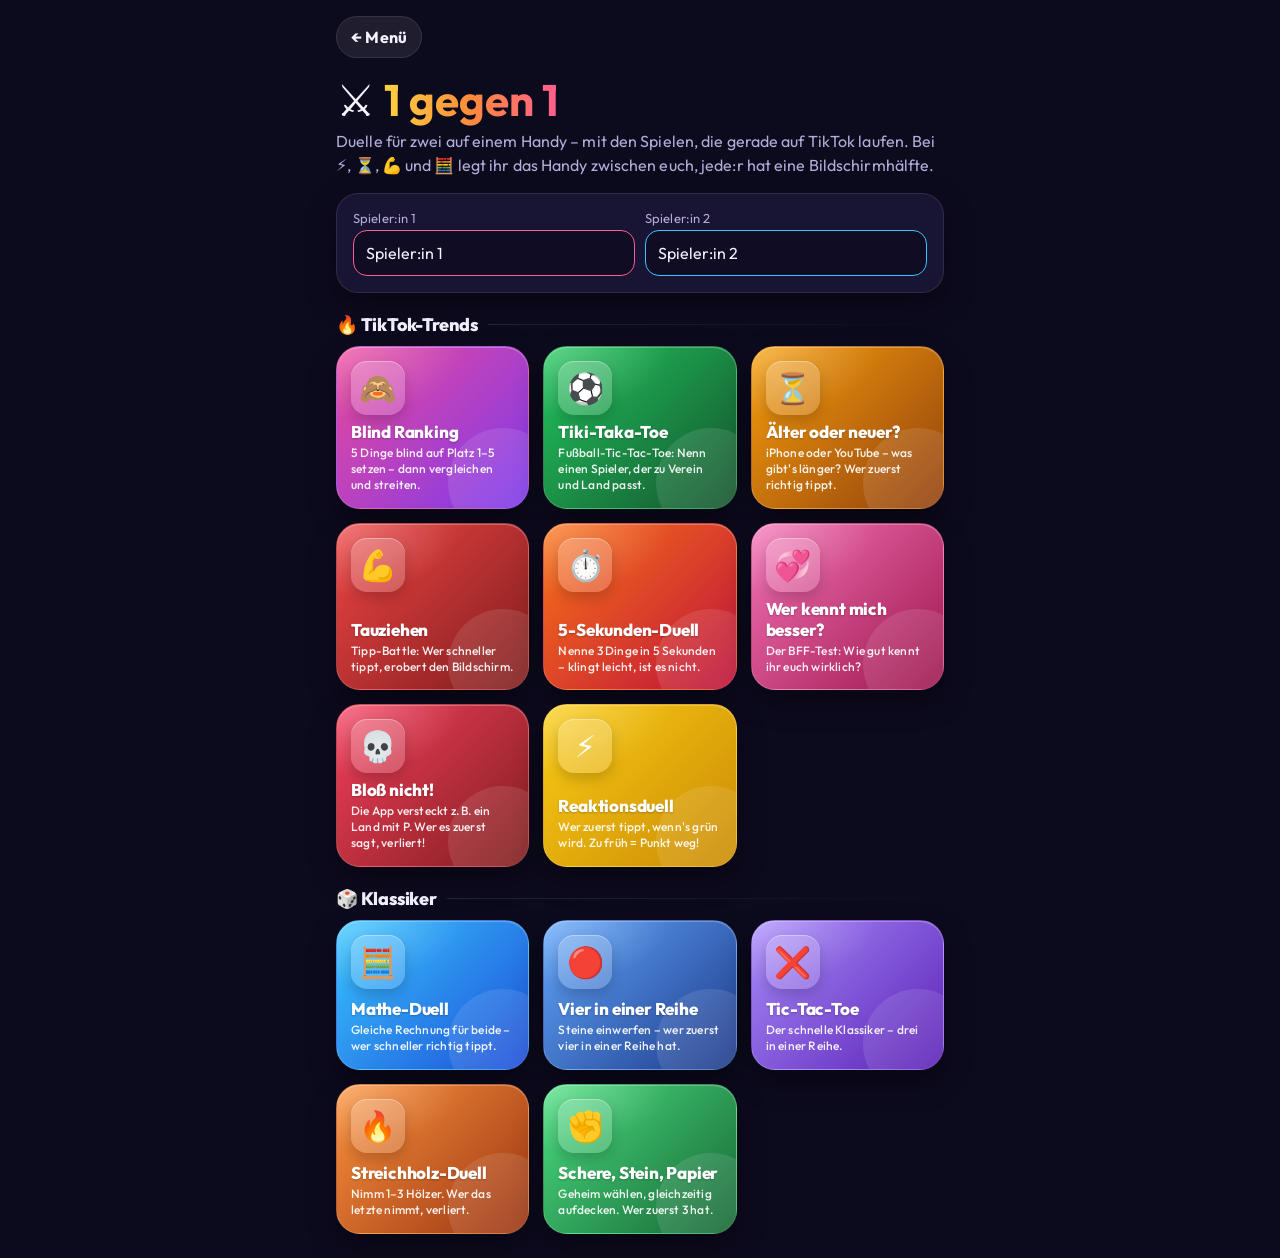
==== commit 1a84778e: "Neues Design: Startmenü, gemeinsames Theme mit Schrift, Glas-Karten und animierten Kacheln Co-Author" ====
--- a/duo/index.html
+++ b/duo/index.html
@@ -99,6 +99,8 @@
 @keyframes pop{0%{transform:scale(.4);opacity:0}70%{transform:scale(1.15)}100%{transform:scale(1)}}
 .pop{animation:pop .4s ease-out}
 </style>
+<link rel="preconnect" href="https://fonts.googleapis.com"><link rel="preconnect" href="https://fonts.gstatic.com" crossorigin><link rel="stylesheet" href="https://fonts.googleapis.com/css2?family=Outfit:wght@400;500;600;700;800;900&display=swap">
+<link rel="stylesheet" href="../theme.css">
 </head>
 <body>
 <div class="wrap" id="app"></div>
@@ -154,7 +156,7 @@
   <h2 class="sec">🎲 Klassiker</h2><div class="games">${GAMES.filter(g => !g.tt).map(g => `<button class="tile" style="background:linear-gradient(135deg,${g.col})" onclick="start('${g.id}')"><span class="e">${g.e}</span><span><b>${g.n}</b><small>${g.d}</small></span></button>`).join("")}</div>`);
 }
 function saveNames() { if (!$("#n1")) return; names = [$("#n1").value.trim() || "Spieler:in 1", $("#n2").value.trim() || "Spieler:in 2"]; store.set("duo", names); }
-function start(id) { stop(); saveNames(); S = { id, sc: [0, 0], first: 0 }; ({ blind: blindSetup, tiki: tikiStart, old: oldStart, tug: tugStart, five: fiveStart, kenn: kennStart, blos: blosSetup, reakt: reaktStart, mathe: matheStart, vier: vierNew, ttt: tttNew, nim: nimNew, ssp: sspRound })[id](); }
+function start(id) { stop(); saveNames(); S = { id, sc: [0, 0], first: 0 }; ({ blind: blindSetup, tiki: tikiSetup, old: oldStart, tug: tugStart, five: fiveStart, kenn: kennStart, blos: blosSetup, reakt: reaktStart, mathe: matheStart, vier: vierNew, ttt: tttNew, nim: nimNew, ssp: sspRound })[id](); }
 
 /* ===== Bloß nicht! ===== */
 function blosSetup() {
@@ -366,19 +368,38 @@
 }
 
 /* ===== TikTok-Trend: Tiki-Taka-Toe (Fußball-Tic-Tac-Toe) ===== */
-function tikiStart() { S.rows = shuffle(TTT_CLUBS).slice(0, 3); S.cols = shuffle(TTT_NATIONS).slice(0, 3); S.b = Array(9).fill(-1); S.pn = Array(9).fill(""); S.turn = S.first; S.first = 1 - S.first; S.over = false; S.win = []; tikiView(); }
+function tikiSetup() {
+  view(`${bar("⚽ Tiki-Taka-Toe")}<div class="stage"><p class="note">Wähl die Kategorien fürs Brett. Wer ein Feld will, nennt einen passenden Spieler – die andere Person entscheidet, ob's stimmt.</p>
+    ${TTT_MODES.map(m => `<button class="rk" onclick="S.mode='${m.id}';tikiStart()"><span>${m.e}</span><div><b>${m.n}</b><div class="note">${m.d}</div></div></button>`).join("")}</div>`);
+}
+function tikiAxes() {
+  const m = S.mode || "land", pick = (a, n, not = []) => shuffle(a.filter(x => !not.includes(x))).slice(0, n);
+  if (m === "land") return [pick(TTT_CLUBS, 3), pick(TTT_NATIONS, 3)];
+  // keine trivialen Felder wie „Arsenal × Spielte in der Premier League“
+  const LG = { "Real Madrid": "LaLiga", "FC Barcelona": "LaLiga", "Atlético Madrid": "LaLiga", "FC Sevilla": "LaLiga", "FC Bayern": "Bundesliga", "Borussia Dortmund": "Bundesliga",
+    "Bayer Leverkusen": "Bundesliga", "RB Leipzig": "Bundesliga", "Chelsea": "Premier League", "Manchester United": "Premier League", "Manchester City": "Premier League",
+    "Liverpool": "Premier League", "Arsenal": "Premier League", "Tottenham": "Premier League", "Juventus": "Serie A", "Inter Mailand": "Serie A", "AC Mailand": "Serie A",
+    "SSC Neapel": "Serie A", "AS Rom": "Serie A" };
+  const achFor = clubs => TTT_ACH.filter(a => !clubs.some(c => LG[c] && a.includes(LG[c])));
+  if (m === "erfolg") { const r = pick(TTT_CLUBS, 3); return [r, pick(achFor(r), 3)]; }
+  if (m === "verein") { const r = pick(TTT_CLUBS, 3); return [r, pick(TTT_CLUBS, 3, r)]; }
+  if (m === "land2") return [pick(TTT_NATIONS, 3), pick(TTT_ACH, 3)];
+  const r = pick(TTT_CLUBS, 3), pool = shuffle([...pick(TTT_NATIONS, 2), ...pick(achFor(r), 2), ...pick(TTT_CLUBS, 2, r)]);
+  return [r, pool.slice(0, 3)];
+}
+function tikiStart() { [S.rows, S.cols] = tikiAxes(); S.b = Array(9).fill(-1); S.pn = Array(9).fill(""); S.turn = S.first; S.first = 1 - S.first; S.over = false; S.win = []; tikiView(); }
 function tikiView(msg) {
   view(`${bar("⚽ Tiki-Taka-Toe")}<div class="stage">${score()}
     <div class="turn p${S.turn}">${msg || esc(names[S.turn]) + " (" + SYM[S.turn] + ") ist dran"}</div>
     <div class="tk"><div></div>${S.cols.map(c => `<div class="hd">${esc(c)}</div>`).join("")}
     ${S.rows.map((r, ri) => `<div class="hd">${esc(r)}</div>` + [0, 1, 2].map(ci => { const i = ri * 3 + ci, v = S.b[i];
       return `<button class="cell ${v >= 0 ? "p" + v : ""} ${S.win.includes(i) ? "win" : ""}" ${v >= 0 || S.over ? "disabled" : ""} onclick="tikiPick(${i})">${v >= 0 ? `<b>${SYM[v]}</b><small>${esc(S.pn[i])}</small>` : "?"}</button>`; }).join("")).join("")}</div>
-    ${S.over ? `<button class="go" onclick="tikiStart()">Neues Brett</button>` : `<p class="note">Tipp ein Feld und nenn einen Spieler, der für den Verein gespielt hat <b>und</b> aus dem Land kommt. ${esc(names[1 - S.turn])} entscheidet, ob's stimmt.</p>
-      <button class="alt" onclick="S.turn=1-S.turn;tikiView()">Mir fällt keiner ein – weitergeben</button>`}</div>`);
+    ${S.over ? `<button class="go" onclick="tikiStart()">Neues Brett</button><button class="alt" onclick="tikiSetup()">Kategorien wechseln</button>` : `<p class="note">Tipp ein Feld und nenn einen Spieler, der für den Verein gespielt hat <b>und</b> aus dem Land kommt. ${esc(names[1 - S.turn])} entscheidet, ob's stimmt.</p>
+      <button class="alt" onclick="S.turn=1-S.turn;tikiView()">Mir fällt keiner ein – weitergeben</button><button class="alt" onclick="tikiStart()">🔀 Brett neu mischen</button>`}</div>`);
 }
 function tikiPick(i) {
   view(`${bar("⚽ Tiki-Taka-Toe")}<div class="stage"><div class="turn p${S.turn}">${esc(names[S.turn])}, nenn einen Spieler:</div>
-    <div class="card" style="background:linear-gradient(135deg,#16a34a,#14532d)"><div class="t">${esc(S.rows[Math.floor(i / 3)])}<br>✕<br>${esc(S.cols[i % 3])}</div></div>
+    <div class="card" style="background:linear-gradient(135deg,#16a34a,#14532d)"><div class="t" style="font-size:26px">${esc(S.rows[Math.floor(i / 3)])}<br>✕<br>${esc(S.cols[i % 3])}</div></div>
     <input id="pn" placeholder="Name eintippen (optional)" maxlength="30" autocomplete="off">
     <p class="note">${nm(1 - S.turn)}: Stimmt die Antwort?</p>
     <div class="btns2"><button class="no" onclick="tikiJudge(${i},false)">✗ Falsch</button><button class="yes" onclick="tikiJudge(${i},true)">✓ Stimmt</button></div>
--- a/theme.css
+++ b/theme.css
@@ -0,0 +1,66 @@
+/* Gemeinsames Design für alle Seiten – wird zuletzt geladen und verfeinert die Grundstile */
+:root{--bg:#0c0a1d;--card:rgba(30,26,60,.72);--card2:rgba(255,255,255,.08);--line:rgba(255,255,255,.10);--txt:#f5f3ff;--mut:#b3acd9;--gold:#ffd23f;
+  --font:"Outfit",system-ui,"Segoe UI",Roboto,sans-serif;--shadow:0 10px 30px rgba(0,0,0,.35)}
+html,body{background:var(--bg)}
+body{font-family:var(--font);letter-spacing:.1px;background:var(--bg);overflow-x:hidden}
+/* weiche, langsam wandernde Farbflächen im Hintergrund */
+body::before,body::after{content:"";position:fixed;z-index:-1;width:70vmax;height:70vmax;border-radius:50%;filter:blur(90px);opacity:.45;pointer-events:none;animation:drift 22s ease-in-out infinite alternate}
+body::before{background:radial-gradient(circle,#7c3aed,transparent 65%);top:-30vmax;left:-25vmax}
+body::after{background:radial-gradient(circle,#ec4899,transparent 65%);bottom:-35vmax;right:-30vmax;animation-delay:-11s;opacity:.32}
+@keyframes drift{to{transform:translate(8vmax,6vmax) scale(1.12)}}
+button,input,select{font-family:inherit}
+button{border-radius:14px;font-weight:700;letter-spacing:.2px}
+input,select{background:rgba(10,8,28,.6);border:1px solid var(--line);border-radius:14px}
+input:focus,select:focus{outline:none;border-color:#a78bfa;box-shadow:0 0 0 3px rgba(167,139,250,.25)}
+h1,h2,.big,.t,.hand b,.turn,.timer,.ans,.letter{font-family:var(--font)}
+h1 span{background:linear-gradient(90deg,#ffd23f,#ff8a3d,#ff5d8f);-webkit-background-clip:text;background-clip:text;color:transparent}
+/* Glas-Karten */
+.box{background:var(--card);border:1px solid var(--line);border-radius:22px;-webkit-backdrop-filter:blur(14px);backdrop-filter:blur(14px);box-shadow:var(--shadow)}
+.back,.icon{min-width:42px;height:42px;padding:0 14px;display:inline-grid;place-items:center;border-radius:999px;white-space:nowrap;background:var(--card2);border:1px solid var(--line);font-size:16px}
+a.back{width:auto;padding:0 14px;border-radius:999px;color:var(--mut);text-decoration:none}
+.top h1{font-weight:800;letter-spacing:-.3px}
+/* große Hauptknöpfe mit Glanz */
+.go{position:relative;overflow:hidden;border-radius:18px;font-weight:800;box-shadow:0 10px 26px rgba(255,170,40,.28)}
+.go::after{content:"";position:absolute;top:0;left:-60%;width:40%;height:100%;background:linear-gradient(100deg,transparent,rgba(255,255,255,.45),transparent);transform:skewX(-20deg);animation:shine 3.2s ease-in-out infinite}
+@keyframes shine{0%,60%{left:-60%}100%{left:130%}}
+.alt{background:var(--card2);border:1px solid var(--line)}
+/* Spiel-Kacheln */
+.games{gap:14px}
+.tile{position:relative;overflow:hidden;border-radius:24px;border:1px solid rgba(255,255,255,.16);min-height:150px;padding:14px;
+  box-shadow:0 12px 28px rgba(0,0,0,.35),inset 0 1px 0 rgba(255,255,255,.25);animation:rise .45s both}
+.tile::before{content:"";position:absolute;inset:0;background:radial-gradient(120% 80% at 0% 0%,rgba(255,255,255,.28),transparent 55%);pointer-events:none}
+.tile::after{content:"";position:absolute;right:-30px;bottom:-30px;width:110px;height:110px;border-radius:50%;background:rgba(255,255,255,.10);pointer-events:none}
+.tile .e{width:54px;height:54px;display:grid;place-items:center;font-size:30px;border-radius:16px;background:rgba(255,255,255,.2);
+  box-shadow:inset 0 1px 0 rgba(255,255,255,.35),0 6px 14px rgba(0,0,0,.18);-webkit-backdrop-filter:blur(6px);backdrop-filter:blur(6px)}
+.tile b{font-size:17px;font-weight:800;letter-spacing:-.2px;text-shadow:0 1px 2px rgba(0,0,0,.25)}
+.tile small{display:-webkit-box;-webkit-line-clamp:3;-webkit-box-orient:vertical;overflow:hidden;opacity:.92}
+.tile .free{background:rgba(0,0,0,.22);border:1px solid rgba(255,255,255,.18)}
+.tile:active{transform:scale(.97)}
+.games .tile:nth-child(2){animation-delay:.04s}.games .tile:nth-child(3){animation-delay:.08s}.games .tile:nth-child(4){animation-delay:.12s}
+.games .tile:nth-child(5){animation-delay:.16s}.games .tile:nth-child(6){animation-delay:.2s}.games .tile:nth-child(n+7){animation-delay:.24s}
+@keyframes rise{from{opacity:0;transform:translateY(14px) scale(.98)}to{opacity:1;transform:none}}
+.sec{display:flex;align-items:center;gap:10px;font-weight:800;letter-spacing:-.2px}
+.sec::after{content:"";flex:1;height:1px;background:linear-gradient(90deg,var(--line),transparent)}
+/* Spielerliste, Kategorien, Auswahl */
+.pchip{background:var(--card2);border:1px solid var(--line)}
+.pack{background:var(--card2);border:1px solid var(--line)}
+.pack.sel{background:linear-gradient(135deg,rgba(255,210,63,.22),rgba(255,138,61,.18));border-color:var(--gold)}
+.seg button{background:var(--card2);border:1px solid var(--line)}
+.seg .on{background:linear-gradient(135deg,#ffd23f,#ff9f1c);border-color:transparent}
+/* Karten im Spiel */
+.card{border-radius:28px;border:1px solid rgba(255,255,255,.18);box-shadow:0 18px 44px rgba(0,0,0,.45),inset 0 1px 0 rgba(255,255,255,.25);position:relative;overflow:hidden;animation:pop .35s ease-out}
+.card::before{content:"";position:absolute;inset:0;background:radial-gradient(120% 70% at 10% 0%,rgba(255,255,255,.22),transparent 55%);pointer-events:none}
+@keyframes pop{from{opacity:0;transform:scale(.94) translateY(8px)}to{opacity:1;transform:none}}
+.score li{background:var(--card2);border:1px solid var(--line);border-radius:14px}
+.score li.win{background:linear-gradient(135deg,rgba(255,210,63,.2),rgba(255,93,143,.15));outline:none;border-color:var(--gold)}
+.hand b{background:linear-gradient(90deg,#ffd23f,#ff8a3d);-webkit-background-clip:text;background-clip:text;color:transparent}
+.stage>*{animation:rise .35s both}
+.grid2 button,.chips button,.pick button,.opts button,.two button{border:1px solid var(--line)}
+.shot{border:1px solid var(--line)}
+/* Bietduell */
+.cat{background:var(--card2);border:1px solid var(--line);border-radius:18px}
+.cat.sel{background:linear-gradient(135deg,rgba(255,210,63,.22),rgba(255,93,143,.18));border-color:var(--gold)}
+.pl{border-radius:22px}
+@media (prefers-reduced-motion:reduce){*,*::before,*::after{animation:none!important;transition:none!important}}
+.pl{border-top:5px solid var(--p1)}.pl.p2{border-top-color:var(--p2)}
+.install{border:1px solid var(--gold)}
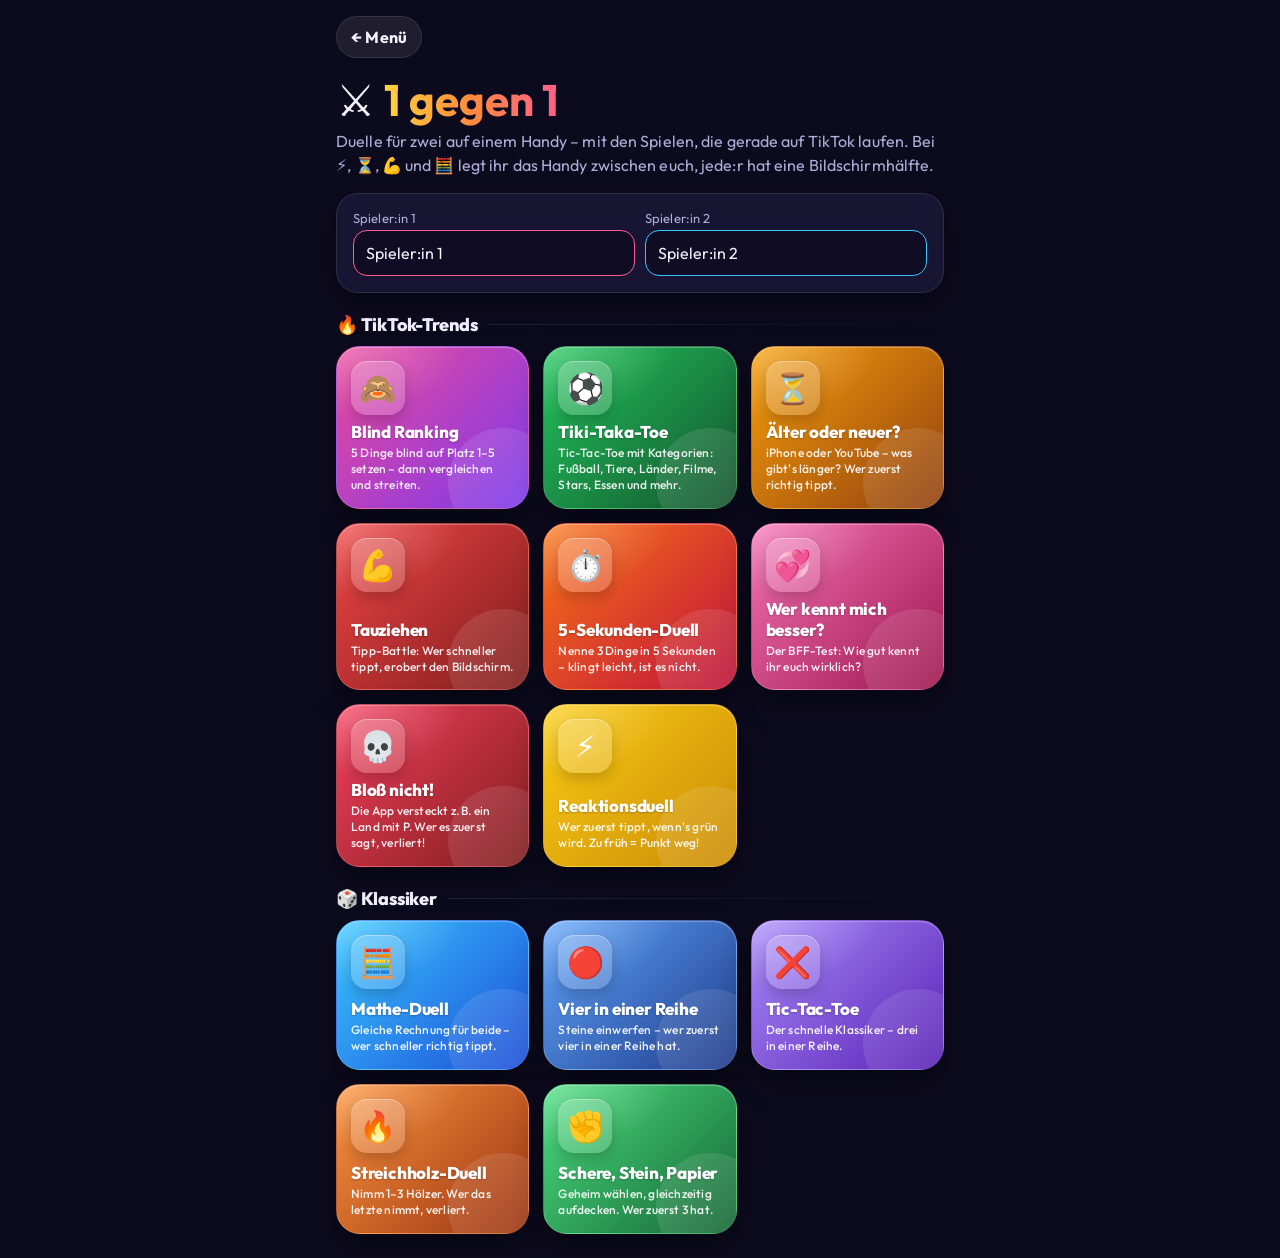
==== commit fd5a969a: "Tiki-Taka-Toe: sechs Themen ohne Fußball (Wörter, Tiere, Länder, Filme, Stars, Essen) Co-Authored-By" ====
--- a/duo/index.html
+++ b/duo/index.html
@@ -130,7 +130,7 @@
 
 const GAMES = [
   { id: "blind", tt: 1, n: "Blind Ranking", e: "🙈", col: "#ec4899,#7c3aed", d: "5 Dinge blind auf Platz 1–5 setzen – dann vergleichen und streiten." },
-  { id: "tiki", tt: 1, n: "Tiki-Taka-Toe", e: "⚽", col: "#22c55e,#14532d", d: "Fußball-Tic-Tac-Toe: Nenn einen Spieler, der zu Verein und Land passt." },
+  { id: "tiki", tt: 1, n: "Tiki-Taka-Toe", e: "⚽", col: "#22c55e,#14532d", d: "Tic-Tac-Toe mit Kategorien: Fußball, Tiere, Länder, Filme, Stars, Essen und mehr." },
   { id: "old", tt: 1, n: "Älter oder neuer?", e: "⏳", col: "#f59e0b,#92400e", d: "iPhone oder YouTube – was gibt's länger? Wer zuerst richtig tippt." },
   { id: "tug", tt: 1, n: "Tauziehen", e: "💪", col: "#ef4444,#7f1d1d", d: "Tipp-Battle: Wer schneller tippt, erobert den Bildschirm." },
   { id: "five", tt: 1, n: "5-Sekunden-Duell", e: "⏱️", col: "#f97316,#be123c", d: "Nenne 3 Dinge in 5 Sekunden – klingt leicht, ist es nicht." },
@@ -369,11 +369,13 @@
 
 /* ===== TikTok-Trend: Tiki-Taka-Toe (Fußball-Tic-Tac-Toe) ===== */
 function tikiSetup() {
-  view(`${bar("⚽ Tiki-Taka-Toe")}<div class="stage"><p class="note">Wähl die Kategorien fürs Brett. Wer ein Feld will, nennt einen passenden Spieler – die andere Person entscheidet, ob's stimmt.</p>
-    ${TTT_MODES.map(m => `<button class="rk" onclick="S.mode='${m.id}';tikiStart()"><span>${m.e}</span><div><b>${m.n}</b><div class="note">${m.d}</div></div></button>`).join("")}</div>`);
+  view(`${bar("⚽ Tiki-Taka-Toe")}<div class="stage"><p class="note">Wähl die Kategorien fürs Brett. Wer ein Feld will, nennt etwas, das zu Zeile und Spalte passt – die andere Person entscheidet, ob's stimmt.</p>
+    <h2 class="sec">⚽ Fußball</h2>${TTT_MODES.map(m => `<button class="rk" onclick="S.mode='${m.id}';tikiStart()"><span>${m.e}</span><div><b>${m.n}</b><div class="note">${m.d}</div></div></button>`).join("")}
+    <h2 class="sec">🎲 Ohne Fußball</h2>${TTT_THEMES.map(m => `<button class="rk" onclick="S.mode='${m.id}';tikiStart()"><span>${m.e}</span><div><b>${m.n}</b><div class="note">${m.d}</div></div></button>`).join("")}</div>`);
 }
 function tikiAxes() {
   const m = S.mode || "land", pick = (a, n, not = []) => shuffle(a.filter(x => !not.includes(x))).slice(0, n);
+  const th = TTT_THEMES.find(t => t.id === m); if (th) return [pick(th.rows, 3), pick(th.cols, 3)];
   if (m === "land") return [pick(TTT_CLUBS, 3), pick(TTT_NATIONS, 3)];
   // keine trivialen Felder wie „Arsenal × Spielte in der Premier League“
   const LG = { "Real Madrid": "LaLiga", "FC Barcelona": "LaLiga", "Atlético Madrid": "LaLiga", "FC Sevilla": "LaLiga", "FC Bayern": "Bundesliga", "Borussia Dortmund": "Bundesliga",
@@ -387,18 +389,19 @@
   const r = pick(TTT_CLUBS, 3), pool = shuffle([...pick(TTT_NATIONS, 2), ...pick(achFor(r), 2), ...pick(TTT_CLUBS, 2, r)]);
   return [r, pool.slice(0, 3)];
 }
+const tikiTheme = () => TTT_THEMES.find(t => t.id === S.mode);
 function tikiStart() { [S.rows, S.cols] = tikiAxes(); S.b = Array(9).fill(-1); S.pn = Array(9).fill(""); S.turn = S.first; S.first = 1 - S.first; S.over = false; S.win = []; tikiView(); }
 function tikiView(msg) {
-  view(`${bar("⚽ Tiki-Taka-Toe")}<div class="stage">${score()}
+  view(`${bar((tikiTheme() ? tikiTheme().e : "⚽") + " Tiki-Taka-Toe")}<div class="stage">${score()}
     <div class="turn p${S.turn}">${msg || esc(names[S.turn]) + " (" + SYM[S.turn] + ") ist dran"}</div>
     <div class="tk"><div></div>${S.cols.map(c => `<div class="hd">${esc(c)}</div>`).join("")}
     ${S.rows.map((r, ri) => `<div class="hd">${esc(r)}</div>` + [0, 1, 2].map(ci => { const i = ri * 3 + ci, v = S.b[i];
       return `<button class="cell ${v >= 0 ? "p" + v : ""} ${S.win.includes(i) ? "win" : ""}" ${v >= 0 || S.over ? "disabled" : ""} onclick="tikiPick(${i})">${v >= 0 ? `<b>${SYM[v]}</b><small>${esc(S.pn[i])}</small>` : "?"}</button>`; }).join("")).join("")}</div>
-    ${S.over ? `<button class="go" onclick="tikiStart()">Neues Brett</button><button class="alt" onclick="tikiSetup()">Kategorien wechseln</button>` : `<p class="note">Tipp ein Feld und nenn einen Spieler, der für den Verein gespielt hat <b>und</b> aus dem Land kommt. ${esc(names[1 - S.turn])} entscheidet, ob's stimmt.</p>
+    ${S.over ? `<button class="go" onclick="tikiStart()">Neues Brett</button><button class="alt" onclick="tikiSetup()">Kategorien wechseln</button>` : `<p class="note">Tipp ein Feld und nenn ${tikiTheme() ? "etwas, das zu Zeile <b>und</b> Spalte passt" : "einen Spieler, der zu Zeile <b>und</b> Spalte passt"}. ${esc(names[1 - S.turn])} entscheidet, ob's stimmt.</p>
       <button class="alt" onclick="S.turn=1-S.turn;tikiView()">Mir fällt keiner ein – weitergeben</button><button class="alt" onclick="tikiStart()">🔀 Brett neu mischen</button>`}</div>`);
 }
 function tikiPick(i) {
-  view(`${bar("⚽ Tiki-Taka-Toe")}<div class="stage"><div class="turn p${S.turn}">${esc(names[S.turn])}, nenn einen Spieler:</div>
+  view(`${bar("⚽ Tiki-Taka-Toe")}<div class="stage"><div class="turn p${S.turn}">${esc(names[S.turn])}, nenn ${tikiTheme() ? "etwas Passendes" : "einen Spieler"}:</div>
     <div class="card" style="background:linear-gradient(135deg,#16a34a,#14532d)"><div class="t" style="font-size:26px">${esc(S.rows[Math.floor(i / 3)])}<br>✕<br>${esc(S.cols[i % 3])}</div></div>
     <input id="pn" placeholder="Name eintippen (optional)" maxlength="30" autocomplete="off">
     <p class="note">${nm(1 - S.turn)}: Stimmt die Antwort?</p>
